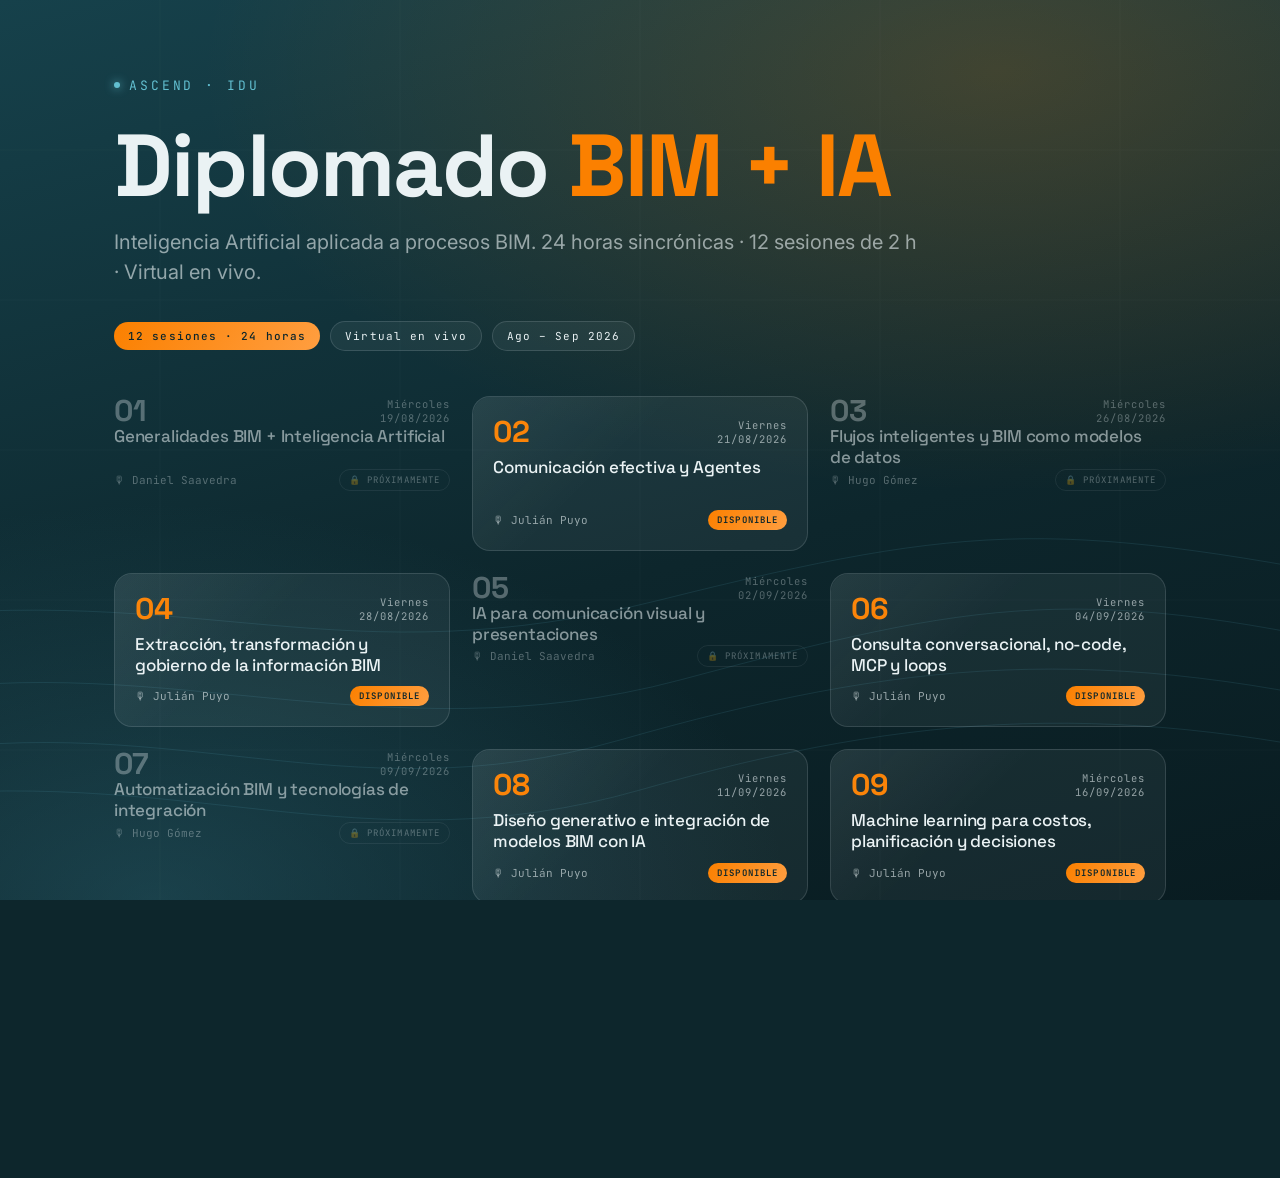
==== docs/index.html @ d0db54c5 "Publicar con GitHub Pages desde /docs (sin workflow de Actions) Renombra site/ -> docs/ para que Git" ====
<!DOCTYPE html>
<html lang="es">

<head>
  <meta charset="UTF-8">
  <meta name="viewport" content="width=device-width, initial-scale=1.0">
  <title>Diplomado BIM + IA — Ascend · IDU</title>
  <meta name="description" content="Índice de sesiones del curso BIM + Inteligencia Artificial. Ascend para el IDU.">
  <link rel="preconnect" href="https://fonts.googleapis.com">
  <link rel="preconnect" href="https://fonts.gstatic.com" crossorigin>
  <link
    href="https://fonts.googleapis.com/css2?family=Space+Grotesk:wght@400;500;700&family=Inter:wght@400;500;600;700&family=JetBrains+Mono:wght@400;500;700&display=swap"
    rel="stylesheet">
  <link rel="stylesheet" href="assets/deck.css">
  <style>
    /* El hub tiene scroll vertical propio (a diferencia de un deck) */
    html, body { overflow: auto }
    .hub { position: relative; z-index: 1; max-width: 1180px; margin: 0 auto; padding: clamp(40px, 8vh, 96px) clamp(24px, 6vw, 64px) 96px }
    .hub-head { margin-bottom: clamp(28px, 5vh, 56px) }
    .hub-eyebrow { font-family: var(--font-mono); font-size: clamp(11px, 1.1vw, 13px); letter-spacing: .22em; text-transform: uppercase; color: var(--accent-3); display: inline-flex; align-items: center; gap: .7em }
    .hub-eyebrow .dot { width: 6px; height: 6px; border-radius: 50%; background: var(--accent-3); box-shadow: 0 0 10px var(--accent-3) }
    .hub h1 { font-family: var(--font-display); font-weight: 700; line-height: 1.03; letter-spacing: -.02em; font-size: clamp(38px, 7vw, 88px); margin: clamp(14px, 3vh, 28px) 0 0 }
    .hub .lede { font-size: clamp(15px, 1.6vw, 20px); color: var(--text-dim); max-width: 62ch; margin-top: 16px; line-height: 1.5 }
    .hub .meta-pills { margin-top: 22px }
    .grid { display: grid; grid-template-columns: repeat(auto-fill, minmax(300px, 1fr)); gap: clamp(14px, 2vw, 22px) }
    a.session {
      display: flex; flex-direction: column; gap: 10px; text-decoration: none; color: inherit;
      background: var(--glass); border: 1px solid var(--glass-line); border-radius: 18px;
      padding: 20px; position: relative; overflow: hidden;
      transition: border-color .2s, transform .2s, background .2s;
    }
    a.session::before { content: ""; position: absolute; inset: 0; border-radius: 18px; background: linear-gradient(135deg, rgba(234, 242, 244, .06), transparent 42%); pointer-events: none }
    a.session:hover { transform: translateY(-3px); border-color: var(--accent-1); background: var(--glass-strong) }
    a.session:focus-visible { outline: 2px solid var(--accent-3); outline-offset: 3px }
    .session.locked { opacity: .55; cursor: not-allowed }
    .session.locked .num { color: var(--text-dim) }
    .session .row { display: flex; align-items: center; justify-content: space-between; gap: 10px }
    .session .num { font-family: var(--font-display); font-size: 30px; font-weight: 700; color: var(--accent-1); line-height: 1 }
    .session .date { font-family: var(--font-mono); font-size: 10.5px; letter-spacing: .1em; color: var(--text-dim); text-align: right }
    .session h3 { font-family: var(--font-display); font-weight: 500; font-size: 17px; line-height: 1.25; letter-spacing: -.01em; min-height: 2.5em }
    .session .foot { display: flex; align-items: center; justify-content: space-between; gap: 8px; margin-top: auto }
    .session .teacher { font-family: var(--font-mono); font-size: 11px; color: var(--text-dim) }
    .badge { font-family: var(--font-mono); font-size: 9px; letter-spacing: .12em; text-transform: uppercase; padding: 4px 9px; border-radius: 999px; border: 1px solid var(--glass-line) }
    .badge.listo { color: var(--bg-deep); background: linear-gradient(120deg, var(--accent-1), var(--accent-2)); border: none; font-weight: 600 }
    .badge.stub { color: var(--text-dim) }
    .hub-foot { margin-top: 48px; font-family: var(--font-mono); font-size: 11px; color: var(--text-faint); letter-spacing: .08em; display: flex; gap: 8px; align-items: center; flex-wrap: wrap }
    .hub-foot b { color: var(--text-dim) }
  </style>
</head>

<body>
  <div class="backdrop">
    <div class="glow"></div>
    <svg preserveAspectRatio="xMidYMid slice" viewBox="0 0 1440 900">
      <g class="grid-line" opacity=".5">
        <line x1="0" y1="150" x2="1440" y2="150" /><line x1="0" y1="300" x2="1440" y2="300" />
        <line x1="0" y1="450" x2="1440" y2="450" /><line x1="0" y1="600" x2="1440" y2="600" />
        <line x1="0" y1="750" x2="1440" y2="750" /><line x1="240" y1="0" x2="240" y2="900" />
        <line x1="480" y1="0" x2="480" y2="900" /><line x1="720" y1="0" x2="720" y2="900" />
        <line x1="960" y1="0" x2="960" y2="900" /><line x1="1200" y1="0" x2="1200" y2="900" />
      </g>
      <g class="contours">
        <path d="M-50 760 C 240 700, 420 820, 700 740 S 1180 640, 1500 720" />
        <path d="M-50 800 C 260 760, 440 870, 720 790 S 1200 700, 1500 770" />
        <path d="M-50 700 C 220 640, 460 760, 760 680 S 1160 580, 1500 660" />
        <path d="M-50 620 C 280 580, 420 680, 740 600 S 1140 520, 1500 590" />
      </g>
    </svg>
  </div>

  <main class="hub">
    <header class="hub-head">
      <span class="hub-eyebrow"><span class="dot"></span> Ascend · IDU</span>
      <h1>Diplomado <span class="accent">BIM + IA</span></h1>
      <p class="lede" id="descripcion">Inteligencia Artificial aplicada a procesos BIM: datos, agentes, automatización y decisiones.</p>
      <div class="meta-pills">
        <span class="pill solid">12 sesiones · 24 horas</span>
        <span class="pill">Virtual en vivo</span>
        <span class="pill">Ago – Sep 2026</span>
      </div>
    </header>

    <section class="grid" id="grid" aria-label="Sesiones del curso"></section>

    <footer class="hub-foot">
      <b>Diplomado BIM + IA</b> · Material de sesiones · Ascend para el IDU — 2026
    </footer>
  </main>

  <script>
    (function () {
      var grid = document.getElementById('grid');
      fetch('sessions/manifest.json', { cache: 'no-cache' })
        .then(function (r) { return r.json(); })
        .then(function (data) {
          if (data.descripcion) document.getElementById('descripcion').textContent =
            'Inteligencia Artificial aplicada a procesos BIM. ' + data.descripcion + '.';
          grid.innerHTML = data.sesiones.map(card).join('');
        })
        .catch(function () {
          grid.innerHTML = '<p class="lede">No se pudo leer <code>sessions/manifest.json</code>. Serví la carpeta con <code>npx serve</code>.</p>';
        });

      function card(s) {
        var listo = s.estado === 'listo';
        var badge = listo
          ? '<span class="badge listo">Disponible</span>'
          : '<span class="badge stub">🔒 Próximamente</span>';
        var inner =
          '<div class="row"><span class="num">' + String(s.num).padStart(2, '0') + '</span>' +
          '<span class="date">' + esc(s.dia) + '<br>' + esc(s.fecha) + '</span></div>' +
          '<h3>' + esc(s.titulo) + '</h3>' +
          '<div class="foot"><span class="teacher">🎙 ' + esc(s.docente) + '</span>' + badge + '</div>';
        // Solo las sesiones "listo" son navegables; el resto se muestran bloqueadas.
        return listo
          ? '<a class="session" href="deck.html#s=' + s.slug + '">' + inner + '</a>'
          : '<div class="session locked" aria-disabled="true" title="Sesión aún no disponible">' + inner + '</div>';
      }
      function esc(s) { return String(s == null ? '' : s).replace(/&/g, '&amp;').replace(/</g, '&lt;').replace(/>/g, '&gt;'); }
    })();
  </script>
</body>

</html>
---- docs/assets/deck.css ----
/* ==========================================================================
   Diplomado BIM + IA — Motor de presentaciones (estilos)
   Fuente ÚNICA de diseño para todos los decks. Portado de index.html.
   Editá los tokens en :root para re-tematizar todo el sitio de una vez.
   ========================================================================== */
:root {
  --bg-deep: #0D262C;
  --bg-mid: #16414B;
  --accent-1: #FB8000;   /* naranja Ascend  */
  --accent-2: #FF9E40;   /* ámbar           */
  --accent-3: #62BFD0;   /* cian            */
  --text-primary: #EAF2F4;
  --text-dim: rgba(234, 242, 244, 0.60);
  --text-faint: rgba(234, 242, 244, 0.30);
  --glass: rgba(234, 242, 244, 0.055);
  --glass-strong: rgba(234, 242, 244, 0.085);
  --glass-line: rgba(234, 242, 244, 0.14);
  --font-display: 'Space Grotesk', sans-serif;
  --font-body: 'Inter', sans-serif;
  --font-mono: 'JetBrains Mono', monospace;
  --green: #4ade80;
  --red: #f87171;
  --yellow: #fbbf24;
}

* { margin: 0; padding: 0; box-sizing: border-box }
html, body { height: 100%; width: 100%; overflow: hidden; background: var(--bg-deep) }
body { font-family: var(--font-body); color: var(--text-primary); -webkit-font-smoothing: antialiased; position: relative }

/* ---------- Backdrop ---------- */
.backdrop { position: fixed; inset: 0; z-index: 0; overflow: hidden }
.backdrop .glow {
  position: absolute; inset: 0;
  background:
    radial-gradient(120% 90% at 78% 8%, rgba(251, 128, 0, .20), transparent 52%),
    radial-gradient(90% 80% at 12% 100%, rgba(47, 108, 124, .42), transparent 55%),
    linear-gradient(165deg, var(--bg-mid) 0%, var(--bg-deep) 60%, #091C21 100%);
}
.backdrop svg { position: absolute; inset: 0; width: 100%; height: 100% }
.contours { stroke: rgba(98, 191, 208, .12); fill: none; stroke-width: 1 }
.grid-line { stroke: rgba(234, 242, 244, .045); stroke-width: 1 }

/* ---------- Deck & Slides ---------- */
.deck { position: relative; z-index: 1; height: 100%; width: 100% }
.slide {
  position: absolute; inset: 0;
  display: flex; flex-direction: column; justify-content: center;
  padding: clamp(28px, 6vw, 96px);
  padding-bottom: clamp(64px, 9vh, 110px);
  opacity: 0; visibility: hidden; transform: translateY(14px);
  transition: opacity .5s ease, transform .6s cubic-bezier(.2, .7, .2, 1), visibility .5s;
  pointer-events: none; overflow-y: auto;
}
.slide.active { opacity: 1; visibility: visible; transform: none; pointer-events: auto }
.wrap { width: 100%; max-width: 1180px; margin: 0 auto }

/* Stagger de entrada — animación automática por orden de aparición */
.slide .stagger { opacity: 0; transform: translateY(16px); transition: opacity .55s ease, transform .65s cubic-bezier(.2, .7, .2, 1) }
.slide.active .stagger { opacity: 1; transform: none }
.slide.active .stagger:nth-child(1) { transition-delay: .10s }
.slide.active .stagger:nth-child(2) { transition-delay: .18s }
.slide.active .stagger:nth-child(3) { transition-delay: .26s }
.slide.active .stagger:nth-child(4) { transition-delay: .34s }
.slide.active .stagger:nth-child(5) { transition-delay: .42s }
.slide.active .stagger:nth-child(6) { transition-delay: .50s }
.slide.active .stagger:nth-child(7) { transition-delay: .58s }
.slide.active .stagger:nth-child(8) { transition-delay: .66s }
.slide.active .stagger:nth-child(9) { transition-delay: .74s }
.slide.active .stagger:nth-child(10) { transition-delay: .82s }

/* ---------- Tipografía ---------- */
.eyebrow {
  font-family: var(--font-mono); font-size: clamp(11px, 1.1vw, 13px);
  letter-spacing: .22em; text-transform: uppercase; color: var(--accent-3);
  display: inline-flex; align-items: center; gap: .7em; margin-bottom: clamp(12px, 2vh, 20px);
}
.eyebrow .dot { width: 6px; height: 6px; border-radius: 50%; background: var(--accent-3); box-shadow: 0 0 10px var(--accent-3) }
.eyebrow .idx { color: var(--text-dim) }

h1.title { font-family: var(--font-display); font-weight: 700; line-height: 1.02; letter-spacing: -.02em; font-size: clamp(36px, 7vw, 96px); margin: clamp(16px, 3vh, 32px) 0 0 }
h2.title { font-family: var(--font-display); font-weight: 700; line-height: 1.04; letter-spacing: -.02em; font-size: clamp(26px, 4.5vw, 56px) }

.lede { font-size: clamp(14px, 1.5vw, 18px); line-height: 1.5; color: var(--text-dim); max-width: 64ch; margin-top: clamp(10px, 1.8vh, 18px) }
.lede strong { color: var(--text-primary); font-weight: 600 }

.accent { color: var(--accent-1) }
.accent-c { color: var(--accent-3) }

/* Contenido genérico proveniente de Markdown */
.wrap > p { font-size: clamp(14px, 1.4vw, 17px); line-height: 1.6; color: var(--text-dim); max-width: 70ch; margin-top: 12px }
.wrap > p strong { color: var(--text-primary) }
.wrap > ul, .wrap > ol { margin: 14px 0 0 22px; color: var(--text-dim); max-width: 72ch }
.wrap > ul li, .wrap > ol li { font-size: clamp(13px, 1.35vw, 16px); line-height: 1.7; margin-bottom: 4px }
.wrap > ul li strong, .wrap > ol li strong { color: var(--text-primary) }
.wrap h3 { font-family: var(--font-display); font-weight: 600; font-size: clamp(17px, 1.8vw, 22px); margin-top: 18px; letter-spacing: -.01em }
.wrap h4 { font-family: var(--font-display); font-weight: 500; font-size: clamp(15px, 1.5vw, 18px); margin-top: 14px }
.wrap a { color: var(--accent-3); text-decoration: none; border-bottom: 1px solid rgba(98, 191, 208, .35) }
.wrap img { max-width: 100%; border-radius: 12px; margin-top: 14px; border: 1px solid var(--glass-line) }
.wrap hr { border: none; border-top: 1px solid var(--glass-line); margin: 20px 0 }
blockquote { border-left: 3px solid var(--accent-1); padding-left: 16px; margin-top: 14px; color: var(--text-dim); font-style: italic }

/* ---------- Layouts ---------- */
.split { display: grid; grid-template-columns: 1fr 1fr; gap: clamp(14px, 2vw, 28px); margin-top: clamp(14px, 2.2vh, 24px); align-items: start }
.split-3 { display: grid; grid-template-columns: 1fr 1fr 1fr; gap: clamp(14px, 2vw, 28px); margin-top: clamp(14px, 2.2vh, 24px); align-items: start }
.stack > * + * { margin-top: 14px }

/* ---------- Tarjeta glass ---------- */
.card {
  background: var(--glass); border: 1px solid var(--glass-line); border-radius: 18px;
  backdrop-filter: blur(14px); -webkit-backdrop-filter: blur(14px);
  padding: clamp(16px, 2vw, 24px); position: relative; overflow: hidden;
}
.card::before { content: ""; position: absolute; inset: 0; border-radius: 18px; background: linear-gradient(135deg, rgba(234, 242, 244, .06), transparent 42%); pointer-events: none }
.card > * { position: relative }
.card .ctag { font-family: var(--font-mono); font-size: 10.5px; letter-spacing: .16em; text-transform: uppercase; color: var(--accent-3); display: block; margin-bottom: 10px }
.card h3 { font-family: var(--font-display); font-weight: 500; font-size: clamp(15px, 1.5vw, 19px); margin: 0 0 8px; letter-spacing: -.01em }
.card h4 { font-family: var(--font-display); font-weight: 500; font-size: 15px; margin: 10px 0 4px }
.card p, .card li { font-size: clamp(12px, 1.2vw, 14px); line-height: 1.55; color: var(--text-dim) }
.card ul, .card ol { margin: 6px 0 0 16px }
.card p strong, .card li strong { color: var(--text-primary) }
.card.accent-border { border-color: var(--accent-1) }

/* ---------- Chips ---------- */
.chips { display: flex; flex-wrap: wrap; gap: 7px; margin-top: clamp(8px, 1.2vh, 12px) }
.chip { font-family: var(--font-mono); font-size: clamp(10px, 1vw, 12px); letter-spacing: .02em; color: var(--text-primary); border: 1px solid var(--glass-line); background: var(--glass); border-radius: 8px; padding: 5px 10px }

/* ---------- Portada ---------- */
.cover .sub { font-size: clamp(15px, 1.7vw, 21px); color: var(--text-dim); margin-top: clamp(14px, 2.2vh, 24px); max-width: 60ch; line-height: 1.45 }
.pill { font-family: var(--font-mono); font-size: 11px; letter-spacing: .1em; color: var(--text-primary); border: 1px solid var(--glass-line); background: var(--glass); border-radius: 999px; padding: 7px 14px; display: inline-block; margin-right: 6px; margin-top: 12px }
.pill.solid { background: linear-gradient(120deg, var(--accent-1), var(--accent-2)); color: var(--bg-deep); border: none; font-weight: 500 }

/* ---------- Badge de docente ---------- */
.speaker-badge {
  display: inline-flex; align-items: center; gap: 6px; font-family: var(--font-mono);
  font-size: 10px; letter-spacing: .12em; text-transform: uppercase; color: var(--accent-2);
  background: rgba(251, 128, 0, .1); border: 1px solid rgba(251, 128, 0, .25);
  border-radius: 999px; padding: 4px 12px; margin-left: 12px;
}
.speaker-badge::before { content: "\1F399"; font-size: 12px }

/* ---------- Tablas ---------- */
table.data, .wrap table { width: 100%; border-collapse: collapse; font-size: clamp(11px, 1.1vw, 13px); margin-top: 12px }
table.data th, .wrap table th { font-family: var(--font-mono); font-size: 10px; letter-spacing: .1em; text-transform: uppercase; color: var(--accent-3); text-align: left; padding: 6px 8px; border-bottom: 1px solid var(--glass-line); font-weight: 500 }
table.data td, .wrap table td { padding: 5px 8px; color: var(--text-dim); border-bottom: 1px solid rgba(234, 242, 244, .06) }
table.data tr:last-child td, .wrap table tr:last-child td { border-bottom: none }
table.data td strong, .wrap table td strong { color: var(--text-primary) }
.best { color: var(--accent-1); font-weight: 700 }
.bad { color: var(--red); font-style: italic }
.good { color: var(--green) }

/* ---------- Código ---------- */
pre {
  background: rgba(9, 28, 33, .85); padding: 14px; border-radius: 10px; border: 1px solid var(--glass-line);
  font-family: var(--font-mono); font-size: clamp(10.5px, 1vw, 12.5px); color: var(--text-primary);
  overflow-x: auto; margin-top: 12px; line-height: 1.6; white-space: pre; tab-size: 4;
}
pre code { background: none; padding: 0; font-size: inherit }
pre .kw { color: #c792ea } pre .fn { color: #82aaff } pre .st { color: #c3e88d }
pre .cm { color: #546e7a; font-style: italic } pre .nb { color: #f78c6c } pre .op { color: #89ddff }
code { font-family: var(--font-mono); font-size: .9em; background: rgba(234, 242, 244, .08); padding: 2px 5px; border-radius: 4px }

/* ---------- Diagrama de flujo (arch-flow / :::flow) ---------- */
.arch-flow { display: flex; align-items: center; gap: 0; margin-top: 16px; flex-wrap: wrap }
.arch-box { background: var(--glass); border: 1px solid var(--glass-line); border-radius: 10px; padding: 8px 14px; font-family: var(--font-mono); font-size: 11px; text-align: center; color: var(--text-primary); min-width: 90px }
.arch-box.highlight { border-color: var(--accent-1); background: rgba(251, 128, 0, .12) }
.arch-arrow { color: var(--accent-3); font-size: 18px; padding: 0 4px }

/* ---------- Métricas ---------- */
.metric { display: inline-flex; flex-direction: column; align-items: center; padding: 10px 16px; background: var(--glass); border: 1px solid var(--glass-line); border-radius: 14px; min-width: 100px }
.metric .val { font-family: var(--font-display); font-size: clamp(22px, 3vw, 36px); font-weight: 700; color: var(--accent-1) }
.metric .lab { font-family: var(--font-mono); font-size: 9px; letter-spacing: .14em; text-transform: uppercase; color: var(--text-dim); margin-top: 4px }
.metrics-row { display: flex; gap: 12px; margin-top: 16px; flex-wrap: wrap }

/* ---------- Callouts (:::note / :::warn / :::ok) ---------- */
.callout { border-radius: 12px; padding: 14px 16px; margin-top: 14px; font-size: clamp(13px, 1.3vw, 15px); line-height: 1.55; border: 1px solid var(--glass-line); background: var(--glass) }
.callout p { color: var(--text-dim) } .callout p strong, .callout strong { color: var(--text-primary) }
.callout.note { border-color: rgba(98, 191, 208, .4); background: rgba(98, 191, 208, .08) }
.callout.warn { border-color: rgba(248, 113, 113, .4); background: rgba(248, 113, 113, .08) }
.callout.ok { border-color: rgba(74, 222, 128, .4); background: rgba(74, 222, 128, .08) }
.callout::before { font-family: var(--font-mono); font-size: 11px; letter-spacing: .14em; text-transform: uppercase; display: block; margin-bottom: 6px }
.callout.note::before { content: "Nota"; color: var(--accent-3) }
.callout.warn::before { content: "\26A0 Cuidado"; color: var(--red) }
.callout.ok::before { content: "\2713 Clave"; color: var(--green) }

/* ---------- Mermaid ---------- */
.mermaid { margin-top: 16px; text-align: center; overflow-x: auto }
.mermaid svg { max-width: 100% }

/* ---------- Chrome: footer + nav ---------- */
.footer { position: fixed; left: 0; right: 0; bottom: 0; z-index: 5; display: flex; align-items: center; justify-content: space-between; padding: clamp(14px, 2vw, 22px) clamp(24px, 5vw, 64px); pointer-events: none }
.footer .fl { display: flex; align-items: center; gap: 10px }
.footer .fl a { pointer-events: auto; text-decoration: none; display: flex; align-items: center; gap: 10px }
.footer .brand { font-family: var(--font-display); font-size: 14px; color: var(--text-primary); font-weight: 700 }
.footer .sub { font-family: var(--font-mono); font-size: 10px; color: var(--text-dim); letter-spacing: .1em }
.footer .fc { font-family: var(--font-mono); font-size: 12px; color: var(--text-dim); letter-spacing: .08em }
.footer .fc b { color: var(--text-primary) }
.progress { position: fixed; left: 0; right: 0; bottom: 0; height: 3px; background: rgba(234, 242, 244, .07); z-index: 6 }
.progress i { display: block; height: 100%; background: linear-gradient(90deg, var(--accent-1), var(--accent-2)); width: 0; transition: width .5s cubic-bezier(.3, .7, .2, 1) }
.nav { position: fixed; right: clamp(20px, 4vw, 48px); bottom: clamp(46px, 8vh, 70px); z-index: 7; display: flex; gap: 10px; pointer-events: auto }
.nav button, .nav a { width: 44px; height: 44px; border-radius: 50%; border: 1px solid var(--glass-line); background: var(--glass); color: var(--text-primary); font-size: 18px; cursor: pointer; backdrop-filter: blur(10px); -webkit-backdrop-filter: blur(10px); display: flex; align-items: center; justify-content: center; transition: background .2s, border-color .2s, transform .15s; text-decoration: none }
.nav button:hover, .nav a:hover { background: var(--glass-strong); border-color: var(--accent-1) }
.nav button:active { transform: scale(.92) }
.nav button:focus-visible, .nav a:focus-visible { outline: 2px solid var(--accent-3); outline-offset: 3px }
.dots { position: fixed; left: 50%; transform: translateX(-50%); bottom: clamp(46px, 8vh, 70px); z-index: 7; display: flex; gap: 7px; pointer-events: auto; max-width: 60vw; flex-wrap: wrap; justify-content: center }
.dots button { width: 8px; height: 8px; border-radius: 50%; border: none; background: rgba(234, 242, 244, .2); cursor: pointer; padding: 0; transition: background .25s, transform .25s }
.dots button.on { background: var(--accent-1); transform: scale(1.35) }
.dots button:focus-visible { outline: 2px solid var(--accent-3); outline-offset: 3px }
.hint { position: fixed; left: 50%; bottom: clamp(14px, 2.2vh, 24px); transform: translateX(-50%); z-index: 7; font-family: var(--font-mono); font-size: 10.5px; letter-spacing: .12em; color: var(--text-faint); text-transform: uppercase; pointer-events: none; transition: opacity .5s }

/* ---------- Estados de carga / error ---------- */
.deck-msg { position: absolute; inset: 0; display: flex; flex-direction: column; align-items: center; justify-content: center; text-align: center; padding: 40px; gap: 12px; z-index: 2 }
.deck-msg h2 { font-family: var(--font-display); font-size: 24px } .deck-msg p { color: var(--text-dim); max-width: 52ch }
.deck-msg a { color: var(--accent-3) }

/* ---------- Responsive ---------- */
@media (max-width: 820px) {
  .split, .split-3 { grid-template-columns: 1fr }
  .dots { display: none }
  .nav { right: 50%; transform: translateX(50%) }
}
@media (prefers-reduced-motion: reduce) {
  * { transition: none !important; animation: none !important }
}
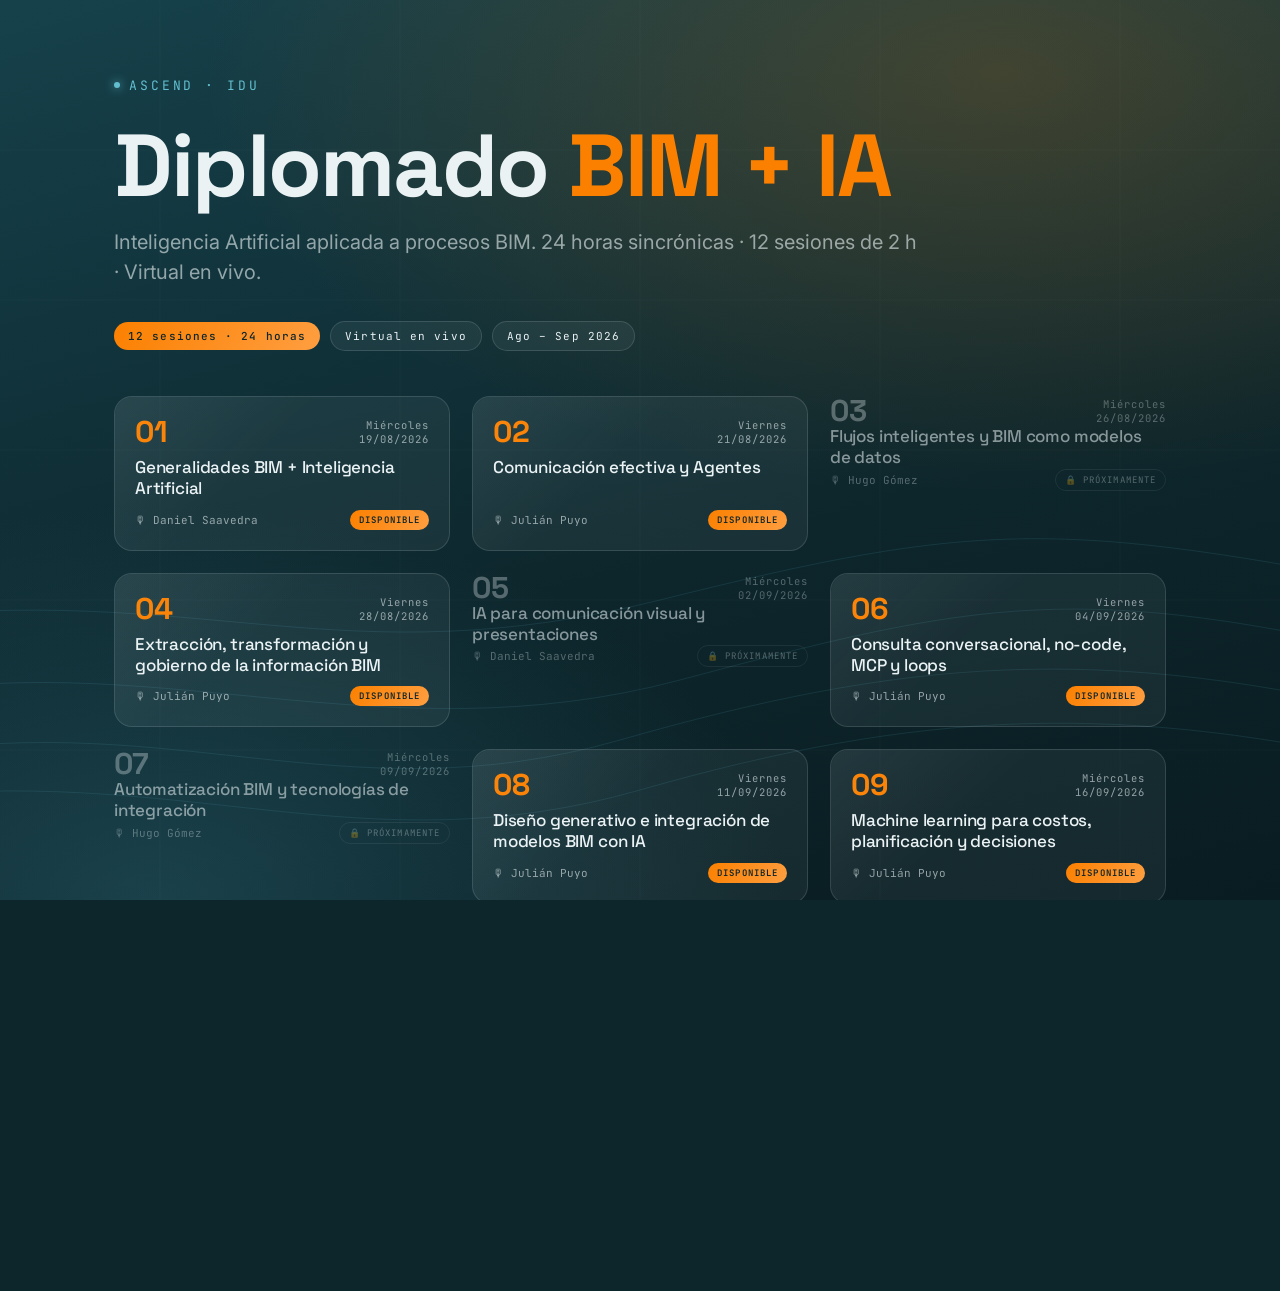
==== commit efb277e0: "Convierte las 5 sesiones de Julián en una serie narrativa y publica los recursos Cada sesión pasa a " ====
--- a/docs/index.html
+++ b/docs/index.html
@@ -45,6 +45,19 @@
     .badge.stub { color: var(--text-dim) }
     .hub-foot { margin-top: 48px; font-family: var(--font-mono); font-size: 11px; color: var(--text-faint); letter-spacing: .08em; display: flex; gap: 8px; align-items: center; flex-wrap: wrap }
     .hub-foot b { color: var(--text-dim) }
+    /* Acceso al material de apoyo (fichas, talleres, expediente del caso) */
+    a.resource-link {
+      display: flex; align-items: center; gap: 18px; margin-top: clamp(16px, 2.5vw, 24px);
+      text-decoration: none; color: inherit; background: var(--glass); border: 1px solid var(--glass-line);
+      border-radius: 18px; padding: 20px 24px; transition: border-color .2s, transform .2s, background .2s;
+    }
+    a.resource-link:hover { transform: translateY(-3px); border-color: var(--accent-3); background: var(--glass-strong) }
+    a.resource-link:focus-visible { outline: 2px solid var(--accent-3); outline-offset: 3px }
+    .resource-link .rl-icon { font-size: 26px; line-height: 1; flex: none }
+    .resource-link .rl-text { display: flex; flex-direction: column; gap: 5px; min-width: 0 }
+    .resource-link .rl-text b { font-family: var(--font-display); font-weight: 500; font-size: 17px; letter-spacing: -.01em }
+    .resource-link .rl-text span { font-size: 13.5px; color: var(--text-dim); line-height: 1.45 }
+    .resource-link .rl-go { margin-left: auto; flex: none; font-size: 20px; color: var(--accent-3) }
   </style>
 </head>
 
@@ -81,6 +94,15 @@
     </header>
 
     <section class="grid" id="grid" aria-label="Sesiones del curso"></section>
+
+    <a class="resource-link" href="doc.html" aria-label="Recursos del curso">
+      <span class="rl-icon" aria-hidden="true">📎</span>
+      <span class="rl-text">
+        <b>Recursos del curso</b>
+        <span>Fichas de bolsillo, hojas de taller y el expediente del caso. Cada recurso se habilita junto con su sesión.</span>
+      </span>
+      <span class="rl-go" aria-hidden="true">→</span>
+    </a>
 
     <footer class="hub-foot">
       <b>Diplomado BIM + IA</b> · Material de sesiones · Ascend para el IDU — 2026
